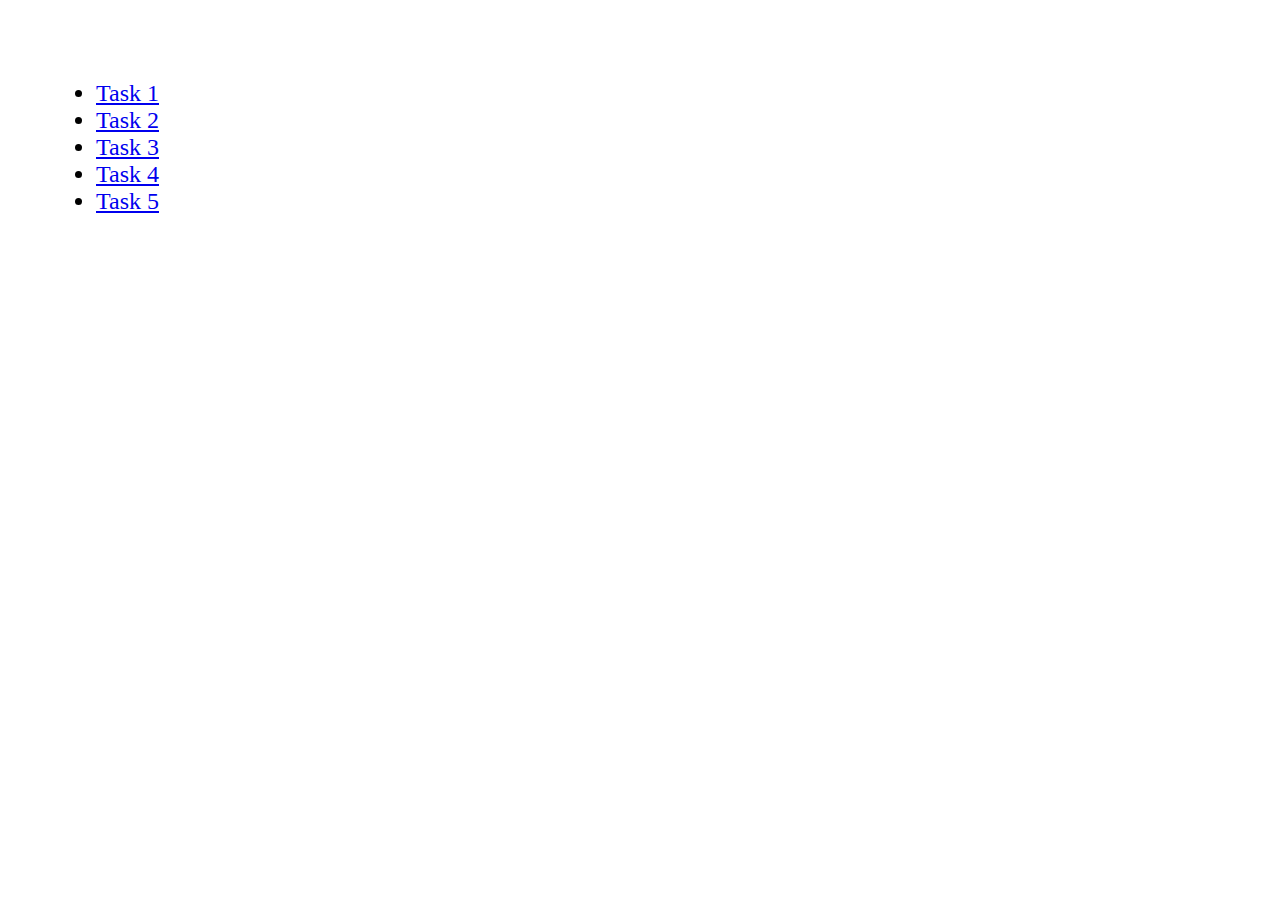
==== index.html @ 3d7d96e4 "Finish hw" ====
<!DOCTYPE html>
<html lang="en">
<head>
    <meta charset="UTF-8">
    <meta name="viewport" content="width=device-width, initial-scale=1.0">
    <title>Vue Homework-1</title>
</head>
<style>
      body {
        padding: 48px;
        font-size: 24px;
      }
</style>
<body>
   <ul>
    <li><a href="./tasks/task_1.html">Task 1</a></li>
    <li><a href="./tasks/task_2.html">Task 2</a></li>
    <li><a href="./tasks/task_3.html">Task 3</a></li>
    <li><a href="./tasks/task_4.html">Task 4</a></li>
    <li><a href="./tasks/task_5.html">Task 5</a></li>
   </ul>

</body>
</html>
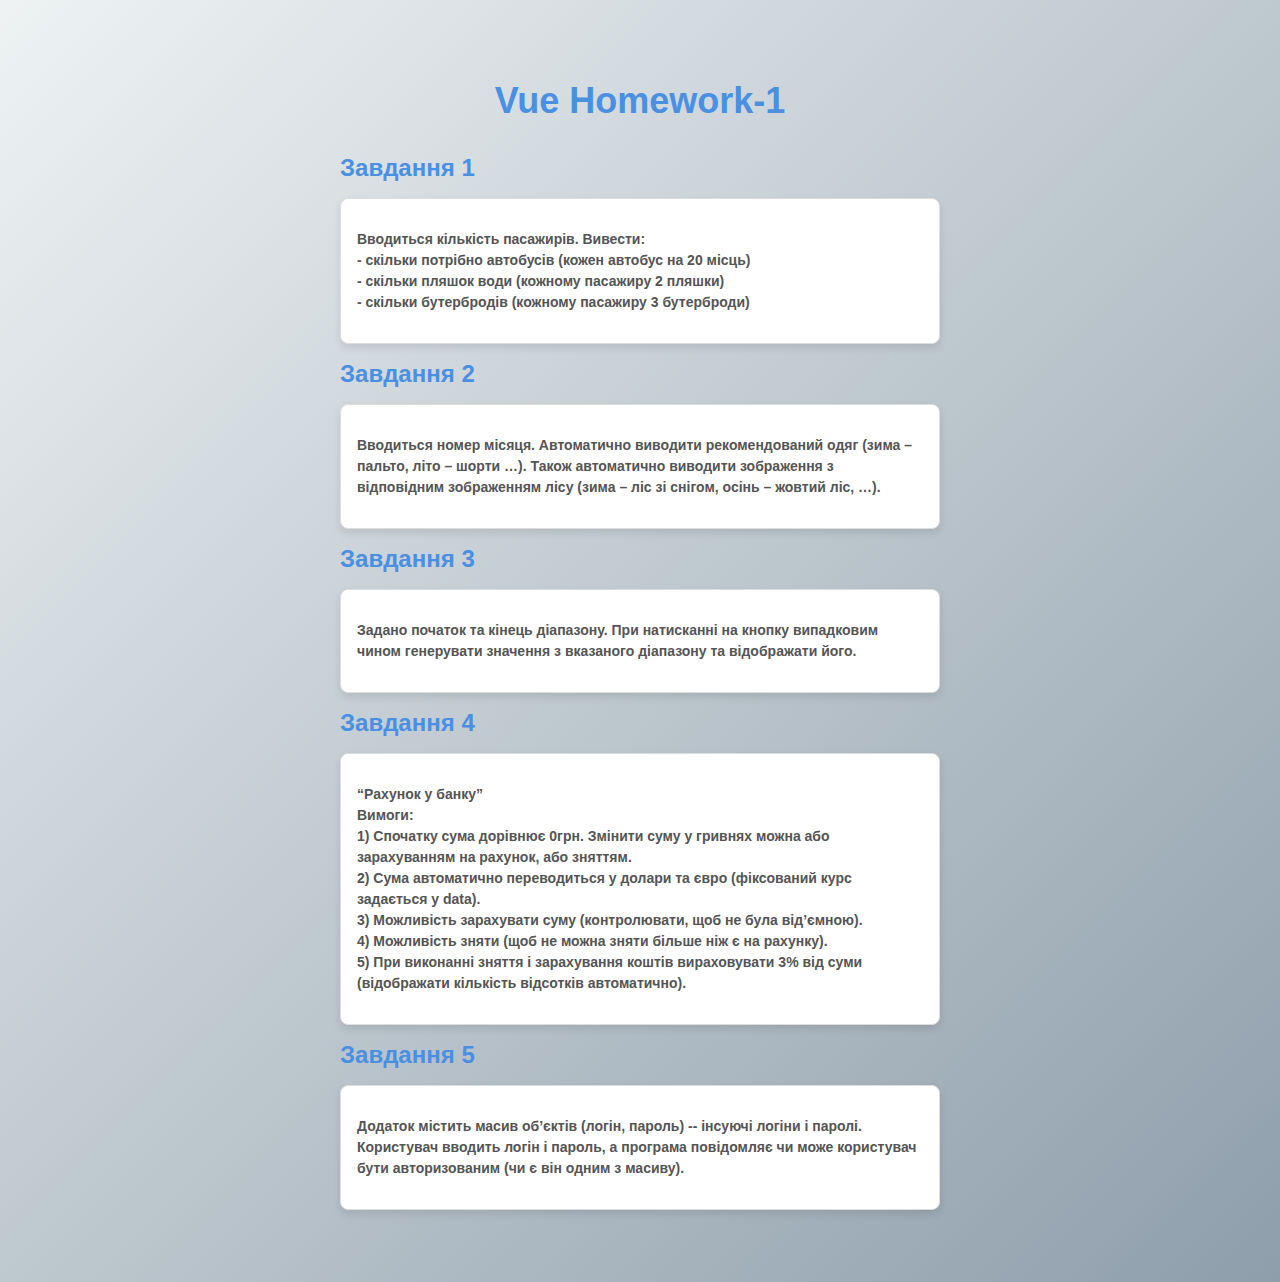
==== commit e43be850: "Add styles" ====
--- a/index.html
+++ b/index.html
@@ -1,24 +1,144 @@
 <!DOCTYPE html>
 <html lang="en">
+
 <head>
     <meta charset="UTF-8">
     <meta name="viewport" content="width=device-width, initial-scale=1.0">
     <title>Vue Homework-1</title>
+    <style>
+        body {
+            font-family: Arial, sans-serif;
+            padding: 48px;
+            background: linear-gradient(135deg, #eef2f3, #8e9eab);
+            color: #333;
+        }
+
+        h1 {
+            font-size: 36px;
+            text-align: center;
+            margin-bottom: 32px;
+            color: #4a90e2;
+        }
+
+        ul {
+            list-style-type: none;
+            padding: 0;
+            margin: 0 auto;
+            max-width: 600px;
+        }
+
+        li {
+            margin-bottom: 16px;
+        }
+
+        a {
+            text-decoration: none;
+            font-size: 24px;
+            color: #4a90e2;
+            font-weight: bold;
+            transition: color 0.3s ease;
+        }
+
+        a:hover {
+            color: #357abd;
+        }
+
+        .task {
+            margin-top: 16px;
+            padding: 16px;
+            background: #fff;
+            border: 1px solid #ddd;
+            border-radius: 8px;
+            box-shadow: 0 4px 8px rgba(0, 0, 0, 0.1);
+            transition: transform 0.3s ease;
+        }
+
+        .task:hover {
+            transform: translateY(-4px);
+        }
+
+        .task-title {
+            font-size: 20px;
+            margin-bottom: 8px;
+            color: #4a90e2;
+        }
+
+        .task-description {
+            font-size: 14px;
+            color: #555;
+            line-height: 1.5;
+            font-weight: 600;
+        }
+
+        hr {
+            border: none;
+            border-top: 2px solid #ddd;
+            margin: 32px 0;
+        }
+    </style>
 </head>
-<style>
-      body {
-        padding: 48px;
-        font-size: 24px;
-      }
-</style>
+
 <body>
-   <ul>
-    <li><a href="./tasks/task_1.html">Task 1</a></li>
-    <li><a href="./tasks/task_2.html">Task 2</a></li>
-    <li><a href="./tasks/task_3.html">Task 3</a></li>
-    <li><a href="./tasks/task_4.html">Task 4</a></li>
-    <li><a href="./tasks/task_5.html">Task 5</a></li>
-   </ul>
+    <h1>Vue Homework-1</h1>
+    <ul>
+        <li>
+            <a href="./tasks/task_1.html">Завдання 1</a>
+            <div class="task">
+                <p class="task-description">
+                    Вводиться кількість пасажирів. Вивести:<br>
+                    - скільки потрібно автобусів (кожен автобус на 20 місць)<br>
+                    - скільки пляшок води (кожному пасажиру 2 пляшки)<br>
+                    - скільки бутербродів (кожному пасажиру 3 бутерброди)
+                </p>
+            </div>
+        </li>
+        <li>
+            <a href="./tasks/task_2.html">Завдання 2</a>
+            <div class="task">
+                <p class="task-description">
+                    Вводиться номер місяця. Автоматично виводити рекомендований одяг (зима – пальто, літо – шорти …).
+                    Також автоматично виводити зображення з відповідним зображенням лісу (зима – ліс зі снігом, осінь –
+                    жовтий ліс, …).
+                </p>
+            </div>
+        </li>
+        <li>
+            <a href="./tasks/task_3.html">Завдання 3</a>
+            <div class="task">
+                <p class="task-description">
+                    Задано початок та кінець діапазону. При натисканні на кнопку випадковим чином генерувати значення з
+                    вказаного
+                    діапазону та відображати його.
+                </p>
+            </div>
+        </li>
+        <li>
+            <a href="./tasks/task_4.html">Завдання 4</a>
+            <div class="task">
+                <p class="task-description">
+                    “Рахунок у банку”<br>
+                    Вимоги:<br>
+                    1) Спочатку сума дорівнює 0грн. Змінити суму у гривнях можна або зарахуванням на рахунок, або
+                    зняттям.<br>
+                    2) Сума автоматично переводиться у долари та євро (фіксований курс задається у data).<br>
+                    3) Можливість зарахувати суму (контролювати, щоб не була від’ємною).<br>
+                    4) Можливість зняти (щоб не можна зняти більше ніж є на рахунку).<br>
+                    5) При виконанні зняття і зарахування коштів вираховувати 3% від суми (відображати кількість
+                    відсотків автоматично).
+                </p>
+            </div>
+        </li>
+        <li>
+            <a href="./tasks/task_5.html">Завдання 5</a>
+            <div class="task">
+                <p class="task-description">
+                    Додаток містить масив об’єктів (логін, пароль) -- інсуючі логіни і паролі. Користувач вводить логін
+                    і пароль, а
+                    програма повідомляє чи може користувач бути авторизованим (чи є він одним з масиву).
+                </p>
+            </div>
+        </li>
+    </ul>
+</body>
 
-</body>
 </html>